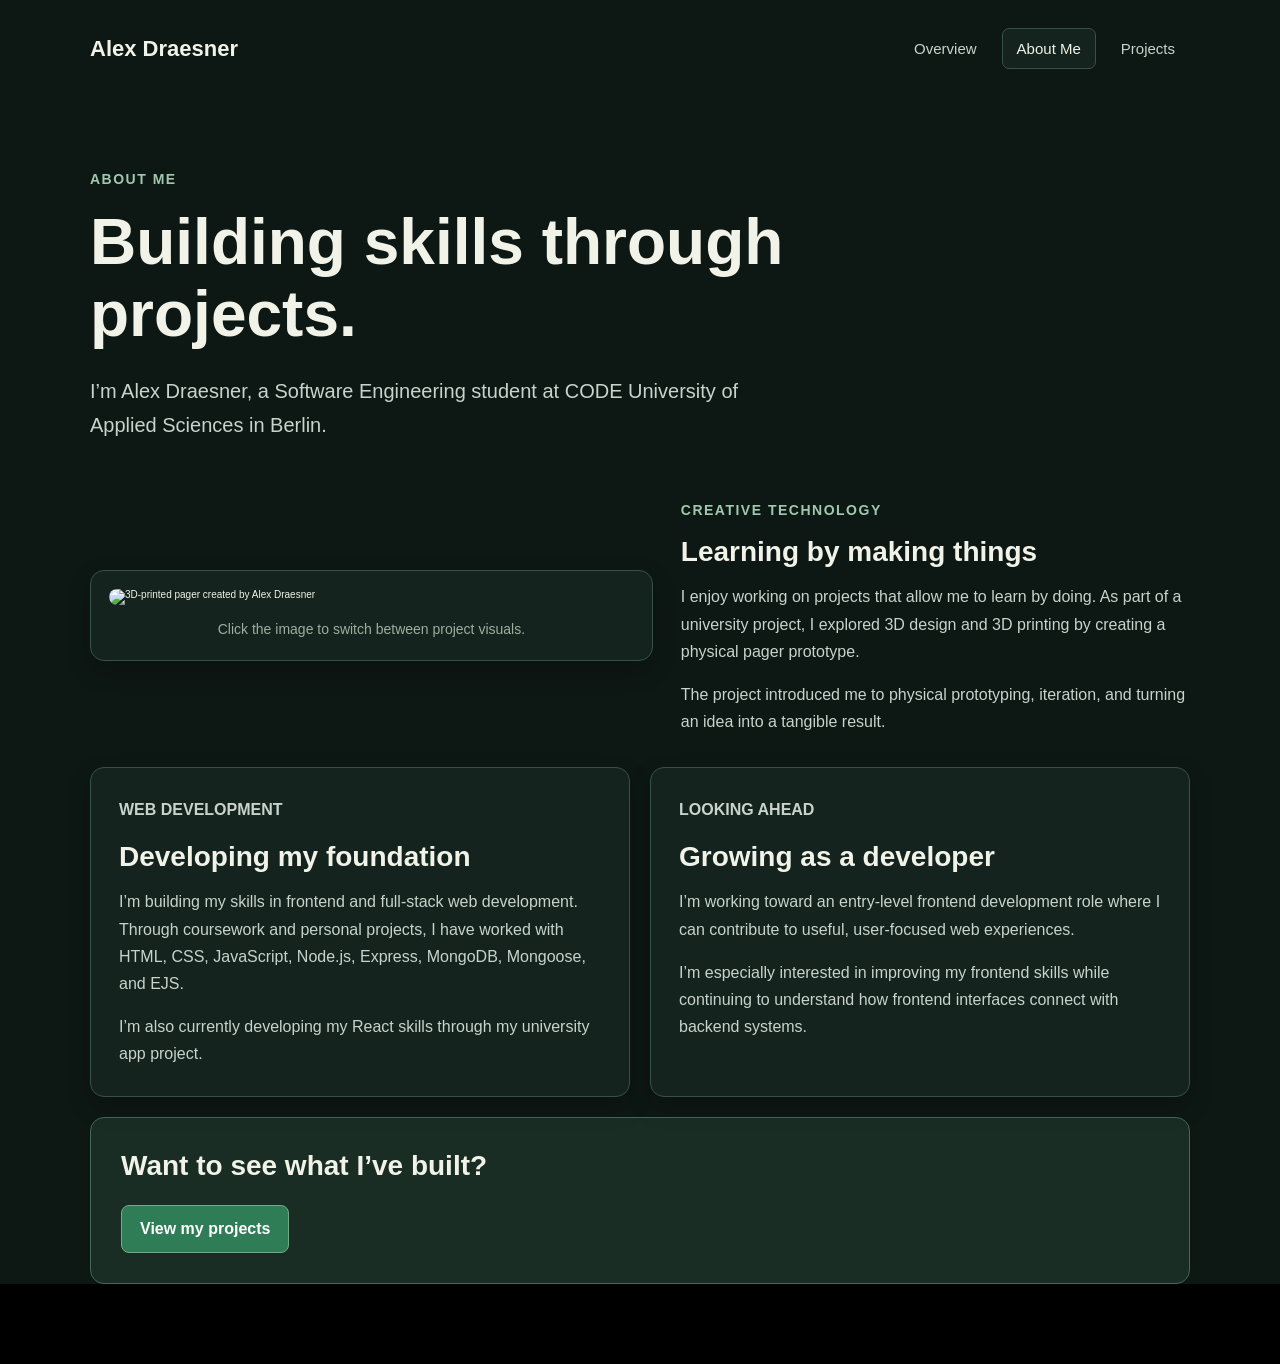
==== public/about.html @ d9402db3 "Improve About page design" ====
<!doctype html>
<html lang="en">
  <head>
    <meta charset="utf-8" />
    <meta name="viewport" content="width=device-width, initial-scale=1" />

    <title>About Me | Alex Draesner</title>

    <link rel="preconnect" href="https://fonts.googleapis.com" />
    <link rel="preconnect" href="https://fonts.gstatic.com" />
    <link
      href="https://fonts.googleapis.com/css2?family=Playwrite+NZ+Basic:wght@100..400&display=swap"
      rel="stylesheet"
    />

    <link href="/css/style.css" rel="stylesheet" />
    <script async src="/js/main.js"></script>
  </head>

  <body class="about-body">
    <header class="site-header">
      <a class="site-logo" href="/">Alex Draesner</a>

      <nav class="site-nav" aria-label="Main navigation">
        <ul>
          <li><a href="/home">Overview</a></li>
          <li><a class="active" href="/about">About Me</a></li>
          <li><a href="/projects">Projects</a></li>
        </ul>
      </nav>
    </header>

    <main class="about-page">
      <section class="about-intro">
        <p class="about-eyebrow">About me</p>

        <h1>Building skills through projects.</h1>

        <p class="about-lead">
          I’m Alex Draesner, a Software Engineering student at CODE University
          of Applied Sciences in Berlin.
        </p>
      </section>

      <section class="about-feature">
        <div class="about-image-card">
          <img
            src="/3d-pager.png"
            alt="3D-printed pager created by Alex Draesner"
          />

          <p class="image-caption">
            Click the image to switch between project visuals.
          </p>
        </div>

        <div class="about-feature-text">
          <p class="about-card-label">Creative technology</p>

          <h2>Learning by making things</h2>

          <p>
            I enjoy working on projects that allow me to learn by doing. As
            part of a university project, I explored 3D design and 3D printing
            by creating a physical pager prototype.
          </p>

          <p>
            The project introduced me to physical prototyping, iteration, and
            turning an idea into a tangible result.
          </p>
        </div>
      </section>

      <section class="about-content">
        <article class="about-card">
          <p class="about-card-label">Web development</p>

          <h2>Developing my foundation</h2>

          <p>
            I’m building my skills in frontend and full-stack web development.
            Through coursework and personal projects, I have worked with HTML,
            CSS, JavaScript, Node.js, Express, MongoDB, Mongoose, and EJS.
          </p>

          <p>
            I’m also currently developing my React skills through my university
            app project.
          </p>
        </article>

        <article class="about-card">
          <p class="about-card-label">Looking ahead</p>

          <h2>Growing as a developer</h2>

          <p>
            I’m working toward an entry-level frontend development role where I
            can contribute to useful, user-focused web experiences.
          </p>

          <p>
            I’m especially interested in improving my frontend skills while
            continuing to understand how frontend interfaces connect with
            backend systems.
          </p>
        </article>
      </section>

      <section class="about-footer">
        <h2>Want to see what I’ve built?</h2>

        <a class="about-button" href="/projects">View my projects</a>
      </section>
    </main>
  </body>
</html>
---- css/style.css ----
html {
  /* px means "pixels". The base font size is now 10 pixels high */
  font-size: 10px;
  /* Replace PLACEHOLDER with the font-family property value you got from Google Fonts */
  font-family: "Playwrite NZ Basic", cursive;
   background-color: #000000;
}

h1 {
  font-size: 60px;
  text-align: center;
  margin: 0;
  padding: 20px 0;
  color: #ffffff;
  text-shadow: 3px 3px 1px black;
}

p,
li {
  font-size: 16px;
  line-height: 2;
  letter-spacing: 1px;
}

body {
  padding-top: 0;
  padding-right: 20px;
  padding-bottom: 20px;
  padding-left: 20px;
  color: #ffffff;
}

img {
  display: block;
  margin: 0 auto;
  max-width: 100%;
}

/* Navigation Styles */
nav {
  margin-bottom: 30px;
}

nav ul {
  list-style: none;
  display: flex;
  flex-wrap: wrap;
  margin: 0;
  padding: 0;
}

nav ul li {
  margin: 0;
  padding: 0;
}

nav ul li a {
  display: block;
  color: #ffffff;
  text-decoration: none;
  padding: 10px 15px;
  margin-right: 10px;
  border: 2px solid #ffffff;
  transition: background-color 0.3s;
}

nav ul li a:hover {
  background-color: #333;
}

/* RESPONSIVE - Tablet (max-width: 768px) */
@media (max-width: 768px) {
  h1 {
    font-size: 45px;
  }

  nav ul {
    flex-direction: column;
  }

  nav ul li a {
    margin-bottom: 10px;
    margin-right: 0;
  }
}

/* RESPONSIVE - Mobile (max-width: 480px) */
@media (max-width: 480px) {
  h1 {
    font-size: 30px;
  }

  body {
    padding: 10px;
  }

  nav ul li a {
    padding: 8px 12px;
  }

  p,
  li {
    font-size: 14px;
  }
}

/* Landing page */

.landing-body {
  min-height: 100vh;
  margin: 0;
  padding: 24px;
  box-sizing: border-box;
  display: flex;
  align-items: center;
  justify-content: center;
  background-color: #0d1714;
  color: #f1f3e8;
}

.landing-page {
  width: min(760px, 100%);
  padding: 56px 40px;
  box-sizing: border-box;
  text-align: center;
  background-color: #14231d;
  border: 1px solid #365247;
  border-radius: 18px;
  box-shadow: 0 12px 30px rgba(0, 0, 0, 0.3);
}

.landing-eyebrow {
  margin: 0 0 14px;
  color: #9fc8ad;
  font-size: 14px;
  font-weight: 700;
  letter-spacing: 1.5px;
  text-transform: uppercase;
}

.landing-page h1 {
  margin: 0;
  padding: 0;
  color: #f1f3e8;
  font-size: clamp(36px, 6vw, 60px);
  line-height: 1.15;
  text-shadow: none;
}

.landing-intro {
  max-width: 590px;
  margin: 22px auto 0;
  color: #c7d3cc;
  font-size: 18px;
  line-height: 1.7;
  letter-spacing: 0;
}

.landing-buttons {
  display: flex;
  flex-wrap: wrap;
  justify-content: center;
  gap: 14px;
  margin-top: 34px;
  margin-bottom: 0;
}

.landing-button {
  display: inline-block;
  min-width: 140px;
  padding: 13px 20px;
  box-sizing: border-box;
  border: 1px solid #73a987;
  border-radius: 8px;
  background-color: #2f7d57;
  color: #ffffff;
  font-size: 16px;
  font-weight: 700;
  line-height: 1.4;
  letter-spacing: 0;
  text-decoration: none;
  transition:
    background-color 0.2s ease,
    border-color 0.2s ease,
    transform 0.2s ease;
}

.landing-button:hover {
  background-color: #256244;
  border-color: #b8d8c4;
  transform: translateY(-2px);
}

.landing-button-secondary {
  background-color: transparent;
  color: #c9d9cf;
}

.landing-button-secondary:hover {
  background-color: #203f31;
  color: #f1f3e8;
}

.landing-button:focus-visible {
  outline: 3px solid rgba(159, 200, 173, 0.6);
  outline-offset: 3px;
}

@media (max-width: 520px) {
  .landing-page {
    padding: 40px 22px;
  }

  .landing-buttons {
    flex-direction: column;
  }

  .landing-button {
    width: 100%;
  }
}

/* Shared site header */

.site-header {
  width: min(1100px, calc(100% - 48px));
  margin: 0 auto;
  padding: 28px 0;
  display: flex;
  align-items: center;
  justify-content: space-between;
  gap: 24px;
}

.site-logo {
  color: #f1f3e8;
  font-size: 22px;
  font-weight: 700;
  letter-spacing: 0;
  text-decoration: none;
}

.site-logo:hover {
  color: #9fc8ad;
}

.site-nav {
  margin: 0;
}

.site-nav ul {
  display: flex;
  flex-wrap: wrap;
  justify-content: flex-end;
  gap: 10px;
  margin: 0;
  padding: 0;
  list-style: none;
}

.site-nav ul li {
  margin: 0;
  padding: 0;
}

.site-nav ul li a {
  display: inline-block;
  margin: 0;
  padding: 9px 14px;
  border: 1px solid transparent;
  border-radius: 7px;
  color: #c7d3cc;
  font-size: 15px;
  line-height: 1.4;
  letter-spacing: 0;
  text-decoration: none;
  transition:
    background-color 0.2s ease,
    border-color 0.2s ease,
    color 0.2s ease;
}

.site-nav ul li a:hover,
.site-nav ul li a.active {
  border-color: #365247;
  background-color: #14231d;
  color: #f1f3e8;
}

/* About page */

.about-body {
  min-height: 100vh;
  margin: 0;
  padding: 0;
  background-color: #0d1714;
  color: #f1f3e8;
  font-family: Arial, Helvetica, sans-serif;
}

.about-page {
  width: min(1100px, calc(100% - 48px));
  margin: 34px auto 80px;
}

.about-intro {
  max-width: 760px;
  padding: 34px 0 42px;
}

.about-eyebrow,
.about-card-label {
  margin: 0 0 14px;
  color: #9fc8ad;
  font-size: 14px;
  font-weight: 700;
  letter-spacing: 1.5px;
  text-transform: uppercase;
}

.about-intro h1 {
  margin: 0;
  padding: 0;
  color: #f1f3e8;
  font-size: clamp(36px, 6vw, 64px);
  line-height: 1.12;
  text-align: left;
  text-shadow: none;
}

.about-lead {
  max-width: 700px;
  margin: 24px 0 0;
  color: #c7d3cc;
  font-size: 20px;
  line-height: 1.7;
  letter-spacing: 0;
}

/* Featured image section */

.about-feature {
  display: grid;
  grid-template-columns: minmax(0, 1.05fr) minmax(0, 0.95fr);
  align-items: center;
  gap: 28px;
  margin-bottom: 20px;
}

.about-image-card {
  padding: 18px;
  background-color: #14231d;
  border: 1px solid #365247;
  border-radius: 14px;
  box-shadow: 0 10px 24px rgba(0, 0, 0, 0.18);
}

.about-image-card img {
  width: 100%;
  max-height: 390px;
  object-fit: contain;
  border-radius: 9px;
  cursor: pointer;
  transition:
    opacity 0.2s ease,
    transform 0.2s ease;
}

.about-image-card img:hover {
  opacity: 0.88;
  transform: scale(1.015);
}

.image-caption {
  margin: 14px 4px 2px;
  color: #9caf9f;
  font-size: 14px;
  line-height: 1.5;
  letter-spacing: 0;
  text-align: center;
}

.about-feature-text {
  padding: 12px 0;
}

.about-feature-text h2,
.about-card h2,
.about-footer h2 {
  margin: 0 0 14px;
  color: #f1f3e8;
  font-size: 28px;
  line-height: 1.25;
  text-align: left;
  text-shadow: none;
}

.about-feature-text p:not(.about-card-label),
.about-card p,
.about-footer p {
  margin: 0 0 16px;
  color: #c7d3cc;
  font-size: 16px;
  line-height: 1.7;
  letter-spacing: 0;
}

.about-feature-text p:last-child,
.about-card p:last-child,
.about-footer p:last-child {
  margin-bottom: 0;
}

/* About cards */

.about-content {
  display: grid;
  grid-template-columns: repeat(2, minmax(0, 1fr));
  gap: 20px;
}

.about-card {
  padding: 28px;
  background-color: #14231d;
  border: 1px solid #365247;
  border-radius: 14px;
  box-shadow: 0 10px 24px rgba(0, 0, 0, 0.18);
}

.about-card-label {
  margin-bottom: 10px;
}

/* Bottom call-to-action */

.about-footer {
  margin-top: 20px;
  padding: 30px;
  background-color: #1a2d24;
  border: 1px solid #456754;
  border-radius: 14px;
}

.about-button {
  display: inline-block;
  margin-top: 8px;
  padding: 12px 18px;
  border: 1px solid #73a987;
  border-radius: 8px;
  background-color: #2f7d57;
  color: #ffffff;
  font-size: 16px;
  font-weight: 700;
  line-height: 1.4;
  letter-spacing: 0;
  text-decoration: none;
  transition:
    background-color 0.2s ease,
    transform 0.2s ease;
}

.about-button:hover {
  background-color: #256244;
  transform: translateY(-2px);
}

/* About-page responsive layout */

@media (max-width: 760px) {
  .site-header {
    width: calc(100% - 32px);
    align-items: flex-start;
    flex-direction: column;
  }

  .site-nav ul {
    justify-content: flex-start;
  }

  .about-page {
    width: calc(100% - 32px);
    margin-top: 18px;
  }

  .about-feature,
  .about-content {
    grid-template-columns: 1fr;
  }

  .about-feature-text {
    padding: 8px 0 16px;
  }
}
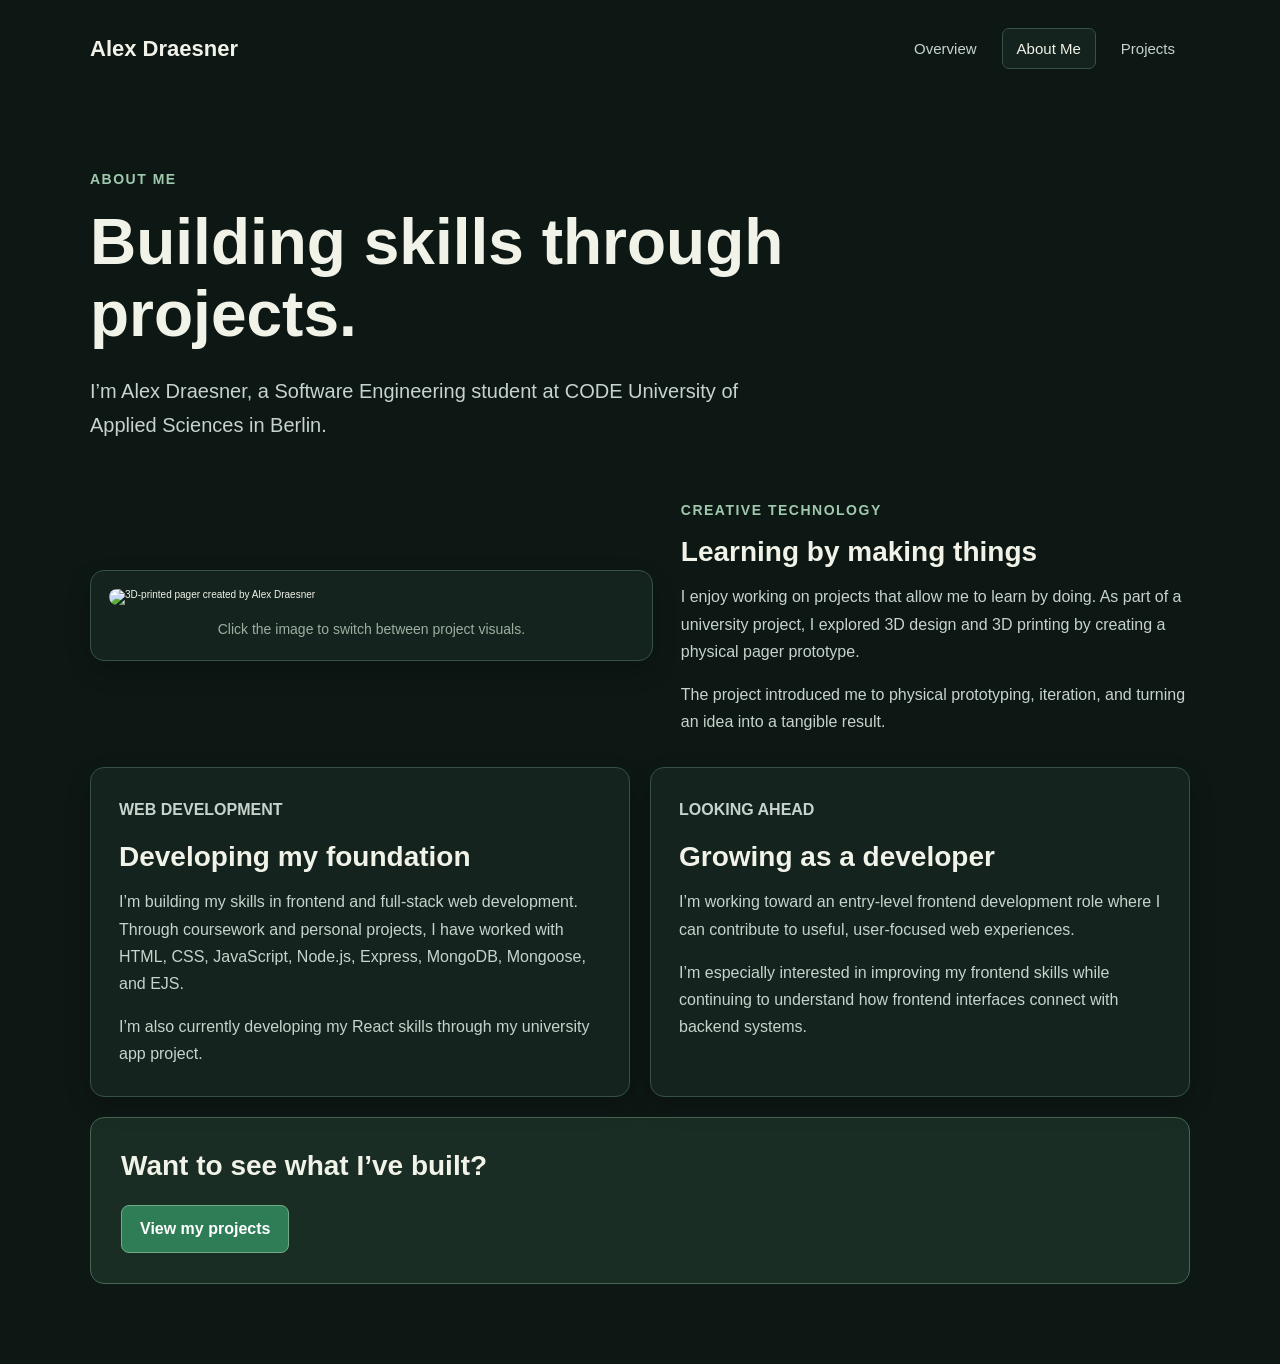
==== commit eb38ee71: "Remove Playwrite font" ====
--- a/public/about.html
+++ b/public/about.html
@@ -5,13 +5,6 @@
     <meta name="viewport" content="width=device-width, initial-scale=1" />
 
     <title>About Me | Alex Draesner</title>
-
-    <link rel="preconnect" href="https://fonts.googleapis.com" />
-    <link rel="preconnect" href="https://fonts.gstatic.com" />
-    <link
-      href="https://fonts.googleapis.com/css2?family=Playwrite+NZ+Basic:wght@100..400&display=swap"
-      rel="stylesheet"
-    />
 
     <link href="/css/style.css" rel="stylesheet" />
     <script async src="/js/main.js"></script>
--- a/css/style.css
+++ b/css/style.css
@@ -2,7 +2,7 @@
   /* px means "pixels". The base font size is now 10 pixels high */
   font-size: 10px;
   /* Replace PLACEHOLDER with the font-family property value you got from Google Fonts */
-  font-family: "Playwrite NZ Basic", cursive;
+  font-family: Arial, Helvetica, sans-serif;
    background-color: #000000;
 }
 
@@ -490,4 +490,1254 @@
   .about-feature-text {
     padding: 8px 0 16px;
   }
+}
+/* Projects page */
+
+.projects-body {
+  min-height: 100vh;
+  margin: 0;
+  padding: 0;
+  background-color: #0d1714;
+  color: #f1f3e8;
+  font-family: Arial, Helvetica, sans-serif;
+}
+
+.projects-body > nav {
+  width: min(1100px, calc(100% - 48px));
+  margin: 0 auto 34px;
+  padding: 28px 0;
+}
+
+.projects-body > nav ul {
+  display: flex;
+  justify-content: flex-end;
+  flex-wrap: wrap;
+  gap: 10px;
+  margin: 0;
+  padding: 0;
+  list-style: none;
+}
+
+.projects-body > nav ul li {
+  margin: 0;
+  padding: 0;
+}
+
+.projects-body > nav ul li a {
+  display: inline-block;
+  margin: 0;
+  padding: 9px 14px;
+  border: 1px solid transparent;
+  border-radius: 7px;
+  color: #c7d3cc;
+  font-size: 15px;
+  line-height: 1.4;
+  letter-spacing: 0;
+  text-decoration: none;
+  transition:
+    background-color 0.2s ease,
+    border-color 0.2s ease,
+    color 0.2s ease;
+}
+
+.projects-body > nav ul li a:hover,
+.projects-body > nav ul li a[href="/projects"] {
+  border-color: #365247;
+  background-color: #14231d;
+  color: #f1f3e8;
+}
+
+/* Projects layout */
+
+.projects-page {
+  width: min(1100px, calc(100% - 48px));
+  margin: 0 auto 80px;
+}
+
+.projects-hero {
+  max-width: 760px;
+  padding: 20px 0 44px;
+}
+
+.projects-eyebrow,
+.section-label,
+.project-card-label {
+  margin: 0 0 14px;
+  color: #9fc8ad;
+  font-size: 14px;
+  font-weight: 700;
+  letter-spacing: 1.5px;
+  text-transform: uppercase;
+}
+
+.projects-hero h1 {
+  margin: 0;
+  padding: 0;
+  color: #f1f3e8;
+  font-size: clamp(40px, 6vw, 68px);
+  line-height: 1.1;
+  text-align: left;
+  text-shadow: none;
+}
+
+.projects-intro {
+  max-width: 700px;
+  margin: 24px 0 0;
+  color: #c7d3cc;
+  font-size: 20px;
+  line-height: 1.7;
+  letter-spacing: 0;
+}
+
+.projects-list-section {
+  margin-top: 10px;
+}
+
+.section-heading {
+  margin-bottom: 22px;
+}
+
+.section-heading h2,
+.projects-footer h2 {
+  margin: 0;
+  color: #f1f3e8;
+  font-size: 28px;
+  line-height: 1.25;
+  text-align: left;
+  text-shadow: none;
+}
+
+/* Project cards */
+
+.projects-grid {
+  display: grid;
+  grid-template-columns: repeat(2, minmax(0, 1fr));
+  gap: 20px;
+}
+
+.project-card {
+  overflow: hidden;
+  background-color: #14231d;
+  border: 1px solid #365247;
+  border-radius: 14px;
+  box-shadow: 0 10px 24px rgba(0, 0, 0, 0.18);
+  transition:
+    border-color 0.2s ease,
+    transform 0.2s ease,
+    box-shadow 0.2s ease;
+}
+
+.project-card:hover {
+  border-color: #5d896f;
+  box-shadow: 0 14px 30px rgba(0, 0, 0, 0.26);
+  transform: translateY(-3px);
+}
+
+.project-card-visual {
+  display: block;
+  height: 250px;
+  overflow: hidden;
+  background-color: #1a2d24;
+  text-decoration: none;
+}
+
+.project-card-visual img {
+  display: block;
+  width: 100%;
+  height: 100%;
+  object-fit: cover;
+  transition: transform 0.3s ease;
+}
+
+.project-card:hover .project-card-visual img {
+  transform: scale(1.03);
+}
+
+.project-card-placeholder {
+  display: grid;
+  height: 100%;
+  place-items: center;
+  padding: 24px;
+  color: #9fc8ad;
+  font-size: 20px;
+  font-weight: 700;
+  text-align: center;
+}
+
+.project-card-content {
+  padding: 26px;
+}
+
+.project-card-label {
+  margin-bottom: 10px;
+}
+
+.project-card h3 {
+  margin: 0 0 14px;
+  font-size: 27px;
+  line-height: 1.25;
+}
+
+.project-card h3 a {
+  color: #f1f3e8;
+  text-decoration: none;
+}
+
+.project-card h3 a:hover {
+  color: #9fc8ad;
+}
+
+.project-card-description {
+  min-height: 84px;
+  margin: 0;
+  color: #c7d3cc;
+  font-size: 16px;
+  line-height: 1.7;
+  letter-spacing: 0;
+}
+
+.project-card-footer {
+  display: flex;
+  flex-wrap: wrap;
+  align-items: center;
+  gap: 16px;
+  margin-top: 24px;
+}
+
+.project-card-link,
+.project-card-external-link {
+  color: #9fc8ad;
+  font-size: 15px;
+  font-weight: 700;
+  letter-spacing: 0;
+  text-decoration: none;
+}
+
+.project-card-link:hover,
+.project-card-external-link:hover {
+  color: #f1f3e8;
+}
+
+.project-card-external-link {
+  color: #9caf9f;
+  font-weight: 400;
+}
+
+/* Administrative controls */
+
+.project-admin-actions {
+  display: flex;
+  align-items: center;
+  gap: 12px;
+  margin-top: 24px;
+  padding-top: 14px;
+  border-top: 1px solid #294236;
+}
+
+.project-admin-actions a,
+.project-admin-actions button {
+  padding: 0;
+  border: 0;
+  background: transparent;
+  color: #809489;
+  font-family: inherit;
+  font-size: 13px;
+  letter-spacing: 0;
+  text-decoration: underline;
+  cursor: pointer;
+}
+
+.project-admin-actions a:hover,
+.project-admin-actions button:hover {
+  color: #d2ded5;
+}
+
+.project-admin-actions form {
+  margin: 0;
+}
+
+/* Empty state */
+
+.projects-empty-state {
+  grid-column: 1 / -1;
+  padding: 40px;
+  background-color: #14231d;
+  border: 1px solid #365247;
+  border-radius: 14px;
+}
+
+.projects-empty-state h2 {
+  margin: 0 0 12px;
+  color: #f1f3e8;
+  font-size: 24px;
+  text-align: left;
+  text-shadow: none;
+}
+
+.projects-empty-state p {
+  margin: 0;
+  color: #c7d3cc;
+  font-size: 16px;
+  letter-spacing: 0;
+}
+
+/* Projects footer */
+
+.projects-footer {
+  display: flex;
+  align-items: center;
+  justify-content: space-between;
+  gap: 24px;
+  margin-top: 20px;
+  padding: 30px;
+  background-color: #1a2d24;
+  border: 1px solid #456754;
+  border-radius: 14px;
+}
+
+.projects-footer p:not(.section-label) {
+  max-width: 620px;
+  margin: 14px 0 0;
+  color: #c7d3cc;
+  font-size: 16px;
+  line-height: 1.7;
+  letter-spacing: 0;
+}
+
+.projects-add-button {
+  flex-shrink: 0;
+  padding: 12px 18px;
+  border: 1px solid #73a987;
+  border-radius: 8px;
+  background-color: #2f7d57;
+  color: #ffffff;
+  font-size: 16px;
+  font-weight: 700;
+  line-height: 1.4;
+  letter-spacing: 0;
+  text-decoration: none;
+  transition:
+    background-color 0.2s ease,
+    transform 0.2s ease;
+}
+
+.projects-add-button:hover {
+  background-color: #256244;
+  transform: translateY(-2px);
+}
+
+/* Projects-page responsive layout */
+
+@media (max-width: 760px) {
+  .projects-body > nav {
+    width: calc(100% - 32px);
+    margin-bottom: 18px;
+  }
+
+  .projects-body > nav ul {
+    justify-content: flex-start;
+  }
+
+  .projects-page {
+    width: calc(100% - 32px);
+  }
+
+  .projects-grid {
+    grid-template-columns: 1fr;
+  }
+
+  .projects-footer {
+    align-items: flex-start;
+    flex-direction: column;
+  }
+
+  .projects-add-button {
+    width: 100%;
+    box-sizing: border-box;
+    text-align: center;
+  }
+}
+
+/* Individual project detail pages */
+
+.project-detail-body {
+  min-height: 100vh;
+  margin: 0;
+  padding: 0;
+  background-color: #0d1714;
+  color: #f1f3e8;
+  font-family: Arial, Helvetica, sans-serif;
+}
+
+.project-detail-page {
+  width: min(1100px, calc(100% - 48px));
+  margin: 34px auto 80px;
+}
+
+.back-link {
+  display: inline-block;
+  margin-bottom: 34px;
+  color: #9fc8ad;
+  font-size: 15px;
+  letter-spacing: 0;
+  text-decoration: none;
+}
+
+.back-link:hover {
+  color: #f1f3e8;
+}
+
+.project-detail-hero {
+  max-width: 780px;
+  padding: 20px 0 44px;
+}
+
+.project-eyebrow,
+.project-card-label {
+  margin: 0 0 14px;
+  color: #9fc8ad;
+  font-size: 14px;
+  font-weight: 700;
+  letter-spacing: 1.5px;
+  text-transform: uppercase;
+}
+
+.project-detail-hero h1 {
+  margin: 0;
+  padding: 0;
+  color: #f1f3e8;
+  font-size: clamp(38px, 6vw, 68px);
+  line-height: 1.1;
+  text-align: left;
+  text-shadow: none;
+}
+
+.project-lead {
+  max-width: 720px;
+  margin: 24px 0 0;
+  color: #c7d3cc;
+  font-size: 20px;
+  line-height: 1.7;
+  letter-spacing: 0;
+}
+
+.project-detail-layout {
+  display: grid;
+  grid-template-columns: minmax(0, 1.05fr) minmax(0, 0.95fr);
+  align-items: center;
+  gap: 28px;
+}
+
+.project-image-card,
+.project-description-card {
+  margin: 0;
+  padding: 26px;
+  background-color: #14231d;
+  border: 1px solid #365247;
+  border-radius: 14px;
+  box-shadow: 0 10px 24px rgba(0, 0, 0, 0.18);
+}
+
+.project-image-card img {
+  display: block;
+  width: 100%;
+  max-height: 520px;
+  object-fit: contain;
+  border-radius: 8px;
+}
+
+.project-image-card figcaption {
+  margin-top: 16px;
+  color: #9caf9f;
+  font-size: 14px;
+  line-height: 1.5;
+  letter-spacing: 0;
+  text-align: center;
+}
+
+.project-description-card h2,
+.project-not-found h1 {
+  margin: 0 0 18px;
+  color: #f1f3e8;
+  font-size: 28px;
+  line-height: 1.25;
+  text-align: left;
+  text-shadow: none;
+}
+
+.project-description-card p:not(.project-card-label),
+.project-not-found p {
+  margin: 0 0 16px;
+  color: #c7d3cc;
+  font-size: 16px;
+  line-height: 1.7;
+  letter-spacing: 0;
+}
+
+.project-button {
+  display: inline-block;
+  margin-top: 8px;
+  padding: 12px 18px;
+  border: 1px solid #73a987;
+  border-radius: 8px;
+  background-color: #2f7d57;
+  color: #ffffff;
+  font-size: 16px;
+  font-weight: 700;
+  line-height: 1.4;
+  letter-spacing: 0;
+  text-decoration: none;
+  transition:
+    background-color 0.2s ease,
+    transform 0.2s ease;
+}
+
+.project-button:hover {
+  background-color: #256244;
+  transform: translateY(-2px);
+}
+
+.project-image-placeholder {
+  min-height: 300px;
+  display: grid;
+  place-items: center;
+  border-radius: 8px;
+  background-color: #1a2d24;
+  color: #9fc8ad;
+  font-size: 20px;
+  font-weight: 700;
+  text-align: center;
+}
+
+.project-not-found {
+  max-width: 650px;
+  padding: 42px;
+  background-color: #14231d;
+  border: 1px solid #365247;
+  border-radius: 14px;
+}
+
+@media (max-width: 760px) {
+  .project-detail-page {
+    width: calc(100% - 32px);
+    margin-top: 18px;
+  }
+
+  .project-detail-layout {
+    grid-template-columns: 1fr;
+  }
+
+  .project-image-card,
+  .project-description-card,
+  .project-not-found {
+    padding: 20px;
+  }
+}
+
+html {
+  min-height: 100%;
+  background-color: #0d1714;
+}
+
+.project-detail-body,
+.about-body,
+.projects-body,
+.landing-body {
+  min-height: 100vh;
+  background-color: #0d1714;
+}
+
+/* Overview page */
+
+.overview-body {
+  min-height: 100vh;
+  margin: 0;
+  padding: 0;
+  background-color: #0d1714;
+  color: #f1f3e8;
+  font-family: Arial, Helvetica, sans-serif;
+}
+
+.overview-page {
+  width: min(1100px, calc(100% - 48px));
+  margin: 34px auto 80px;
+}
+
+.overview-hero {
+  display: grid;
+  grid-template-columns: minmax(0, 1fr) minmax(320px, 0.8fr);
+  align-items: center;
+  gap: 42px;
+  padding: 34px 0 54px;
+}
+
+.overview-hero-text {
+  max-width: 650px;
+}
+
+.overview-eyebrow,
+.overview-card-label {
+  margin: 0 0 14px;
+  color: #9fc8ad;
+  font-size: 14px;
+  font-weight: 700;
+  letter-spacing: 1.5px;
+  text-transform: uppercase;
+}
+
+.overview-hero h1 {
+  margin: 0;
+  padding: 0;
+  color: #f1f3e8;
+  font-size: clamp(40px, 6vw, 68px);
+  line-height: 1.1;
+  text-align: left;
+  text-shadow: none;
+}
+
+.overview-lead {
+  max-width: 650px;
+  margin: 24px 0 0;
+  color: #c7d3cc;
+  font-size: 20px;
+  line-height: 1.7;
+  letter-spacing: 0;
+}
+
+.overview-actions {
+  display: flex;
+  flex-wrap: wrap;
+  gap: 14px;
+  margin-top: 30px;
+}
+
+.overview-button {
+  display: inline-block;
+  padding: 12px 18px;
+  border: 1px solid #73a987;
+  border-radius: 8px;
+  background-color: #2f7d57;
+  color: #ffffff;
+  font-size: 16px;
+  font-weight: 700;
+  line-height: 1.4;
+  letter-spacing: 0;
+  text-decoration: none;
+  transition:
+    background-color 0.2s ease,
+    border-color 0.2s ease,
+    transform 0.2s ease;
+}
+
+.overview-button:hover {
+  background-color: #256244;
+  border-color: #b8d8c4;
+  transform: translateY(-2px);
+}
+
+.overview-button-secondary {
+  background-color: transparent;
+  color: #c9d9cf;
+}
+
+.overview-button-secondary:hover {
+  background-color: #203f31;
+  color: #f1f3e8;
+}
+
+/* Overview image */
+
+.overview-image-card {
+  margin: 0;
+  padding: 18px;
+  background-color: #14231d;
+  border: 1px solid #365247;
+  border-radius: 14px;
+  box-shadow: 0 10px 24px rgba(0, 0, 0, 0.18);
+}
+
+.overview-image-card img {
+  display: block;
+  width: 100%;
+  max-height: 420px;
+  object-fit: contain;
+  border-radius: 8px;
+}
+
+.overview-image-card figcaption {
+  margin-top: 14px;
+  color: #9caf9f;
+  font-size: 14px;
+  line-height: 1.5;
+  letter-spacing: 0;
+  text-align: center;
+}
+
+/* Overview cards */
+
+.overview-grid {
+  display: grid;
+  grid-template-columns: repeat(3, minmax(0, 1fr));
+  gap: 20px;
+}
+
+.overview-card {
+  padding: 26px;
+  background-color: #14231d;
+  border: 1px solid #365247;
+  border-radius: 14px;
+  box-shadow: 0 10px 24px rgba(0, 0, 0, 0.18);
+}
+
+.overview-card-highlight {
+  background-color: #1a2d24;
+  border-color: #456754;
+}
+
+.overview-card h2,
+.overview-footer h2 {
+  margin: 0 0 14px;
+  color: #f1f3e8;
+  font-size: 24px;
+  line-height: 1.25;
+  text-align: left;
+  text-shadow: none;
+}
+
+.overview-card p:not(.overview-card-label),
+.overview-footer p:not(.overview-card-label) {
+  margin: 0;
+  color: #c7d3cc;
+  font-size: 16px;
+  line-height: 1.7;
+  letter-spacing: 0;
+}
+
+.overview-card-link {
+  display: inline-block;
+  margin-top: 22px;
+  color: #9fc8ad;
+  font-size: 15px;
+  font-weight: 700;
+  letter-spacing: 0;
+  text-decoration: none;
+}
+
+.overview-card-link:hover {
+  color: #f1f3e8;
+}
+
+/* Overview footer */
+
+.overview-footer {
+  display: flex;
+  align-items: center;
+  justify-content: space-between;
+  gap: 24px;
+  margin-top: 20px;
+  padding: 30px;
+  background-color: #1a2d24;
+  border: 1px solid #456754;
+  border-radius: 14px;
+}
+
+.overview-footer h2 {
+  margin-bottom: 0;
+}
+
+.overview-footer p:not(.overview-card-label) {
+  max-width: 650px;
+  margin-top: 14px;
+}
+
+/* Overview responsive layout */
+
+@media (max-width: 850px) {
+  .overview-hero {
+    grid-template-columns: 1fr;
+    gap: 28px;
+  }
+
+  .overview-hero-text {
+    max-width: 760px;
+  }
+
+  .overview-grid {
+    grid-template-columns: 1fr;
+  }
+
+  .overview-footer {
+    align-items: flex-start;
+    flex-direction: column;
+  }
+}
+
+@media (max-width: 520px) {
+  .overview-page {
+    width: calc(100% - 32px);
+    margin-top: 18px;
+  }
+
+  .overview-hero {
+    padding-top: 20px;
+  }
+
+  .overview-actions {
+    flex-direction: column;
+  }
+
+  .overview-button {
+    width: 100%;
+    box-sizing: border-box;
+    text-align: center;
+  }
+}
+
+/* Admin dashboard */
+
+.admin-body {
+  min-height: 100vh;
+  margin: 0;
+  padding: 0;
+  background-color: #0d1714;
+  color: #f1f3e8;
+  font-family: Arial, Helvetica, sans-serif;
+}
+
+.admin-page {
+  width: min(1100px, calc(100% - 48px));
+  margin: 34px auto 80px;
+}
+
+.admin-hero {
+  padding: 24px 0 44px;
+}
+
+.admin-eyebrow,
+.admin-section-label,
+.admin-project-label {
+  margin: 0 0 14px;
+  color: #9fc8ad;
+  font-size: 14px;
+  font-weight: 700;
+  letter-spacing: 1.5px;
+  text-transform: uppercase;
+}
+
+.admin-hero h1 {
+  margin: 0;
+  padding: 0;
+  color: #f1f3e8;
+  font-size: clamp(40px, 6vw, 68px);
+  line-height: 1.1;
+  text-align: left;
+  text-shadow: none;
+}
+
+.admin-hero > p:not(.admin-eyebrow) {
+  max-width: 650px;
+  margin: 24px 0;
+  color: #c7d3cc;
+  font-size: 18px;
+  line-height: 1.7;
+  letter-spacing: 0;
+}
+
+.admin-primary-button,
+.admin-view-button,
+.admin-edit-button,
+.admin-delete-button {
+  display: inline-block;
+  padding: 11px 16px;
+  border-radius: 8px;
+  font-family: Arial, Helvetica, sans-serif;
+  font-size: 15px;
+  font-weight: 700;
+  line-height: 1.4;
+  letter-spacing: 0;
+  text-decoration: none;
+  cursor: pointer;
+  transition:
+    background-color 0.2s ease,
+    border-color 0.2s ease,
+    color 0.2s ease,
+    transform 0.2s ease;
+}
+
+.admin-primary-button {
+  border: 1px solid #73a987;
+  background-color: #2f7d57;
+  color: #ffffff;
+}
+
+.admin-primary-button:hover {
+  border-color: #b8d8c4;
+  background-color: #256244;
+  color: #ffffff;
+  transform: translateY(-2px);
+}
+
+.admin-section-heading {
+  margin-bottom: 20px;
+}
+
+.admin-section-heading h2 {
+  margin: 0;
+  color: #f1f3e8;
+  font-size: 28px;
+  line-height: 1.25;
+  text-align: left;
+  text-shadow: none;
+}
+
+.admin-project-list {
+  display: grid;
+  gap: 14px;
+}
+
+.admin-project-row {
+  display: flex;
+  align-items: center;
+  justify-content: space-between;
+  gap: 24px;
+  padding: 22px 24px;
+  background-color: #14231d;
+  border: 1px solid #365247;
+  border-radius: 12px;
+  box-shadow: 0 10px 24px rgba(0, 0, 0, 0.14);
+}
+
+.admin-project-row:hover {
+  border-color: #5d896f;
+}
+
+.admin-project-label {
+  margin-bottom: 8px;
+}
+
+.admin-project-information h3 {
+  margin: 0;
+  color: #f1f3e8;
+  font-size: 22px;
+  line-height: 1.3;
+}
+
+.admin-project-slug {
+  margin: 8px 0 0;
+  color: #8fa397;
+  font-family: monospace;
+  font-size: 14px;
+  letter-spacing: 0;
+}
+
+.admin-project-actions {
+  display: flex;
+  align-items: center;
+  flex-wrap: wrap;
+  justify-content: flex-end;
+  gap: 8px;
+}
+
+.admin-project-actions form {
+  margin: 0;
+}
+
+.admin-view-button {
+  border: 1px solid #547664;
+  background-color: transparent;
+  color: #c7d3cc;
+}
+
+.admin-view-button:hover {
+  background-color: #203f31;
+  color: #f1f3e8;
+}
+
+.admin-edit-button {
+  border: 1px solid #73a987;
+  background-color: #2f7d57;
+  color: #ffffff;
+}
+
+.admin-edit-button:hover {
+  background-color: #256244;
+  color: #ffffff;
+  transform: translateY(-2px);
+}
+
+.admin-delete-button {
+  border: 1px solid #805b5b;
+  background-color: transparent;
+  color: #d3a6a6;
+}
+
+.admin-delete-button:hover {
+  border-color: #b97878;
+  background-color: #4a2929;
+  color: #f1dada;
+}
+
+.admin-empty-state {
+  padding: 32px;
+  background-color: #14231d;
+  border: 1px solid #365247;
+  border-radius: 12px;
+}
+
+.admin-empty-state h2 {
+  margin: 0 0 12px;
+  color: #f1f3e8;
+  font-size: 24px;
+  text-align: left;
+  text-shadow: none;
+}
+
+.admin-empty-state p {
+  margin: 0;
+  color: #c7d3cc;
+  font-size: 16px;
+  letter-spacing: 0;
+}
+
+@media (max-width: 700px) {
+  .admin-page {
+    width: calc(100% - 32px);
+    margin-top: 18px;
+  }
+
+  .admin-project-row {
+    align-items: flex-start;
+    flex-direction: column;
+  }
+
+  .admin-project-actions {
+    justify-content: flex-start;
+  }
+}
+
+.project-tags {
+  display: flex;
+  flex-wrap: wrap;
+  gap: 8px;
+  margin: 24px 0;
+}
+
+.project-tags span {
+  display: inline-block;
+  padding: 7px 10px;
+  border: 1px solid #456754;
+  border-radius: 999px;
+  background-color: #1a2d24;
+  color: #c7d3cc;
+  font-size: 13px;
+  line-height: 1.3;
+  letter-spacing: 0;
+}
+
+/* Existing Add/Edit project forms */
+
+body:has(> form[action="/projects"]),
+body:has(> form[action$="/edit"]) {
+  min-height: 100vh;
+  margin: 0;
+  padding: 0 24px 80px;
+  background-color: #0d1714;
+  color: #f1f3e8;
+  font-family: Arial, Helvetica, sans-serif;
+}
+
+/* Form-page navigation */
+
+body:has(> form[action="/projects"]) > nav,
+body:has(> form[action$="/edit"]) > nav {
+  width: min(1100px, calc(100% - 48px));
+  margin: 0 auto;
+  padding: 28px 0;
+}
+
+body:has(> form[action="/projects"]) > nav ul,
+body:has(> form[action$="/edit"]) > nav ul {
+  display: flex;
+  justify-content: flex-end;
+  flex-wrap: wrap;
+  gap: 10px;
+  margin: 0;
+  padding: 0;
+  list-style: none;
+}
+
+body:has(> form[action="/projects"]) > nav ul li,
+body:has(> form[action$="/edit"]) > nav ul li {
+  margin: 0;
+  padding: 0;
+}
+
+body:has(> form[action="/projects"]) > nav ul li a,
+body:has(> form[action$="/edit"]) > nav ul li a {
+  display: inline-block;
+  margin: 0;
+  padding: 9px 14px;
+  border: 1px solid transparent;
+  border-radius: 7px;
+  color: #c7d3cc;
+  font-family: Arial, Helvetica, sans-serif;
+  font-size: 15px;
+  line-height: 1.4;
+  letter-spacing: 0;
+  text-decoration: none;
+}
+
+body:has(> form[action="/projects"]) > nav ul li a:hover,
+body:has(> form[action$="/edit"]) > nav ul li a:hover {
+  border-color: #365247;
+  background-color: #14231d;
+  color: #f1f3e8;
+}
+
+/* Form-page heading */
+
+body:has(> form[action="/projects"]) > h1,
+body:has(> form[action$="/edit"]) > h1 {
+  width: min(760px, 100%);
+  margin: 45px auto 28px;
+  padding: 0;
+  color: #f1f3e8;
+  font-family: Arial, Helvetica, sans-serif;
+  font-size: clamp(38px, 6vw, 64px);
+  line-height: 1.1;
+  text-align: left;
+  text-shadow: none;
+}
+
+/* Form card */
+
+body:has(> form[action="/projects"]) > form,
+body:has(> form[action$="/edit"]) > form {
+  width: min(760px, 100%);
+  box-sizing: border-box;
+  margin: 0 auto;
+  padding: 34px;
+  display: grid;
+  gap: 20px;
+  background-color: #14231d;
+  border: 1px solid #365247;
+  border-radius: 14px;
+  box-shadow: 0 12px 28px rgba(0, 0, 0, 0.2);
+}
+
+/* Labels and fields */
+
+body:has(> form[action="/projects"]) > form > label,
+body:has(> form[action$="/edit"]) > form > label {
+  display: grid;
+  gap: 8px;
+  color: #f1f3e8;
+  font-family: Arial, Helvetica, sans-serif;
+  font-size: 15px;
+  font-weight: 700;
+  line-height: 1.4;
+}
+
+/* Remove the old line-break layout */
+
+body:has(> form[action="/projects"]) > form > br,
+body:has(> form[action$="/edit"]) > form > br {
+  display: none;
+}
+
+body:has(> form[action="/projects"]) > form input,
+body:has(> form[action="/projects"]) > form textarea,
+body:has(> form[action$="/edit"]) > form input,
+body:has(> form[action$="/edit"]) > form textarea {
+  width: 100%;
+  box-sizing: border-box;
+  padding: 13px 14px;
+  border: 1px solid #456754;
+  border-radius: 8px;
+  background-color: #0f1c17;
+  color: #f1f3e8;
+  font-family: Arial, Helvetica, sans-serif;
+  font-size: 16px;
+  line-height: 1.5;
+  outline: none;
+}
+
+body:has(> form[action="/projects"]) > form textarea,
+body:has(> form[action$="/edit"]) > form textarea {
+  min-height: 160px;
+  resize: vertical;
+}
+
+body:has(> form[action="/projects"]) > form input:focus,
+body:has(> form[action="/projects"]) > form textarea:focus,
+body:has(> form[action$="/edit"]) > form input:focus,
+body:has(> form[action$="/edit"]) > form textarea:focus {
+  border-color: #73a987;
+  box-shadow: 0 0 0 3px rgba(115, 169, 135, 0.2);
+}
+
+/* Submit button */
+
+body:has(> form[action="/projects"]) > form button,
+body:has(> form[action$="/edit"]) > form button {
+  width: fit-content;
+  padding: 12px 18px;
+  border: 1px solid #73a987;
+  border-radius: 8px;
+  background-color: #2f7d57;
+  color: #ffffff;
+  font-family: Arial, Helvetica, sans-serif;
+  font-size: 15px;
+  font-weight: 700;
+  cursor: pointer;
+}
+
+body:has(> form[action="/projects"]) > form button:hover,
+body:has(> form[action$="/edit"]) > form button:hover {
+  background-color: #256244;
+}
+
+/* Back link */
+
+body:has(> form[action="/projects"]) > a[href="/projects"],
+body:has(> form[action$="/edit"]) > a[href="/projects"] {
+  display: block;
+  width: min(760px, 100%);
+  margin: 18px auto 0;
+  color: #9fc8ad;
+  font-family: Arial, Helvetica, sans-serif;
+  font-size: 15px;
+  text-decoration: none;
+}
+
+body:has(> form[action="/projects"]) > a[href="/projects"]:hover,
+body:has(> form[action$="/edit"]) > a[href="/projects"]:hover {
+  color: #f1f3e8;
+}
+
+@media (max-width: 600px) {
+  body:has(> form[action="/projects"]),
+  body:has(> form[action$="/edit"]) {
+    padding: 0 16px 50px;
+  }
+
+  body:has(> form[action="/projects"]) > nav,
+  body:has(> form[action$="/edit"]) > nav {
+    width: 100%;
+  }
+
+  body:has(> form[action="/projects"]) > nav ul,
+  body:has(> form[action$="/edit"]) > nav ul {
+    justify-content: flex-start;
+  }
+
+  body:has(> form[action="/projects"]) > form,
+  body:has(> form[action$="/edit"]) > form {
+    padding: 24px 20px;
+  }
+
+  body:has(> form[action="/projects"]) > form button,
+  body:has(> form[action$="/edit"]) > form button {
+    width: 100%;
+  }
 }
